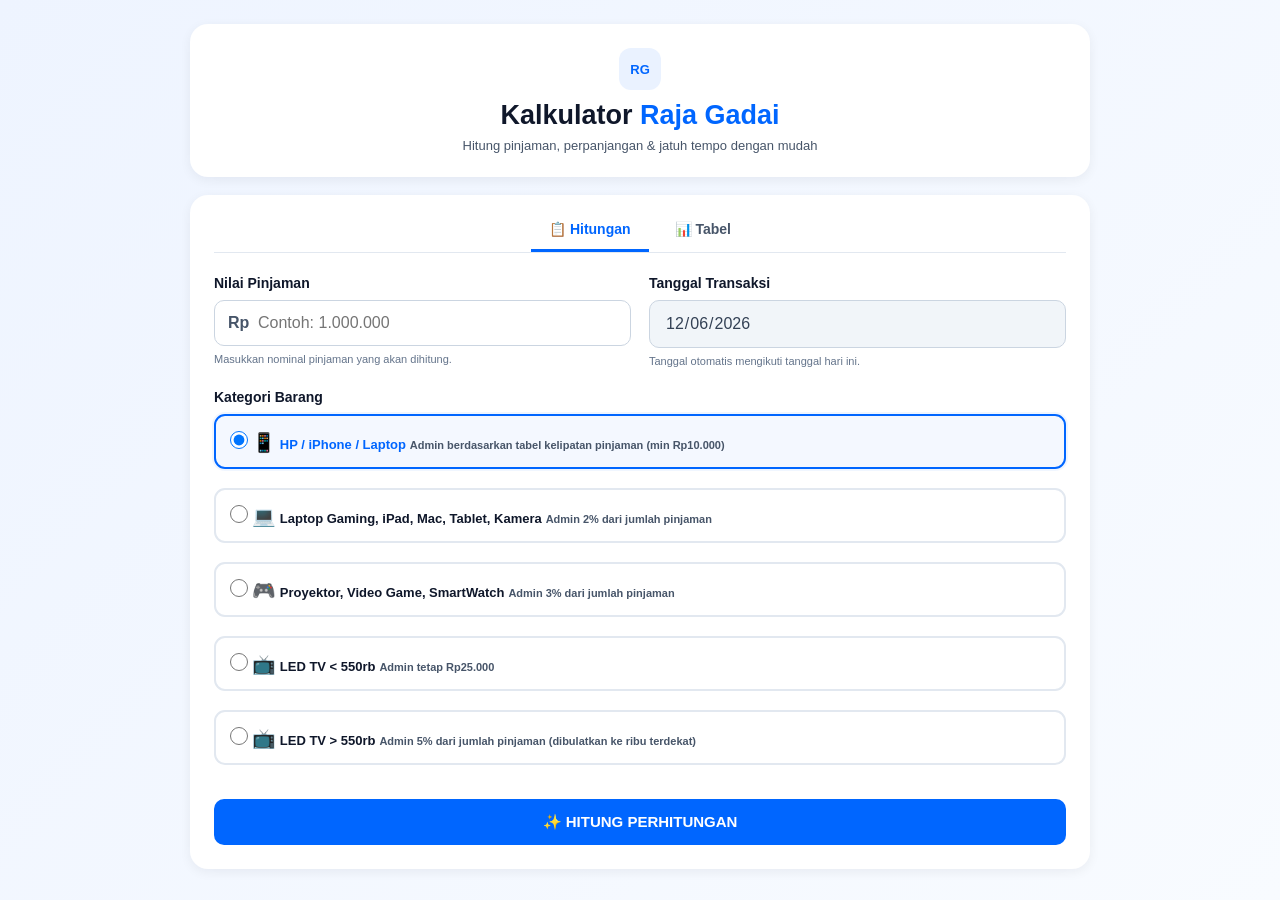
==== index.html @ 2e0b5c0e "mengubah tampilan UI" ====
<!DOCTYPE html>
<html lang="id">
<head>
  <meta charset="UTF-8" />
  <meta name="viewport" content="width=device-width, initial-scale=1.0" />
  <link rel="icon" href="logo.png" type="image/png" />
  <title>Kalkulator || Raja Gadai</title>
  <link rel="stylesheet" href="styles.css" />
</head>
<body>
  <main class="container">
    <section class="card header-card">
      <div class="brand-mark">RG</div>
      <h1>Kalkulator <span class="highlight">Raja Gadai</span></h1>
      <p>Hitung pinjaman, perpanjangan & jatuh tempo dengan mudah</p>
    </section>

    <section class="card calculator-card">
      <div class="tabs">
        <div class="tab-navigation">
          <button class="tab-btn active" data-tab="hitungan"><span>📋</span> Hitungan</button>
          <button class="tab-btn" data-tab="tabel"><span>📊</span> Tabel</button>
        </div>
      </div>

      <div class="tab-content" id="hitungan">
        <form id="gadai-form">
          <div class="form-row">
            <div class="form-group">
              <label for="pinjaman">Nilai Pinjaman</label>
              <div class="input-wrap">
                <span>Rp</span>
                <input type="text" id="pinjaman" class="input-text" placeholder="Contoh: 1.000.000" inputmode="numeric" autocomplete="off" required />
              </div>
              <small>Masukkan nominal pinjaman yang akan dihitung.</small>
            </div>

            <div class="form-group">
              <label for="tanggal">Tanggal Transaksi</label>
              <input type="date" id="tanggal" required disabled />
              <small>Tanggal otomatis mengikuti tanggal hari ini.</small>
            </div>
          </div>

          <div class="form-group">
            <label>Kategori Barang</label>
            <div class="category-grid">
              <label class="category-option">
                <input type="radio" name="kategori" value="hp" checked />
                <span class="icon">📱</span>
                <span class="label-text">HP / iPhone / Laptop</span>
                <span class="desc">Admin berdasarkan tabel kelipatan pinjaman (min Rp10.000)</span>
              </label>
              <label class="category-option">
                <input type="radio" name="kategori" value="laptop" />
                <span class="icon">💻</span>
                <span class="label-text">Laptop Gaming, iPad, Mac, Tablet, Kamera</span>
                <span class="desc">Admin 2% dari jumlah pinjaman</span>
              </label>
              <label class="category-option">
                <input type="radio" name="kategori" value="proyektor" />
                <span class="icon">🎮</span>
                <span class="label-text">Proyektor, Video Game, SmartWatch</span>
                <span class="desc">Admin 3% dari jumlah pinjaman</span>
              </label>
              <label class="category-option">
                <input type="radio" name="kategori" value="tv-kecil" />
                <span class="icon">📺</span>
                <span class="label-text">LED TV &lt; 550rb</span>
                <span class="desc">Admin tetap Rp25.000</span>
              </label>
              <label class="category-option">
                <input type="radio" name="kategori" value="tv-besar" />
                <span class="icon">📺</span>
                <span class="label-text">LED TV &gt; 550rb</span>
                <span class="desc">Admin 5% dari jumlah pinjaman (dibulatkan ke ribu terdekat)</span>
              </label>
            </div>
          </div>

          <button type="submit" class="btn-submit"><span>✨</span> HITUNG PERHITUNGAN</button>
        </form>
      </div>

      <div class="tab-content hidden" id="tabel">
        <div class="tabel-info">
          <h3>Tabel Perhitungan Gadai Baru</h3>
          <p class="table-note">Referensi uang terima bersih berdasarkan nominal pinjaman.</p>
          <div class="table-scroll">
            <table class="admin-table">
              <thead><tr><th>Pinjaman</th><th>Terima Bersih</th></tr></thead>
              <tbody id="tabel-pinjaman"></tbody>
            </table>
          </div>
        </div>
      </div>
    </section>

    <section class="card result-section" id="hasil" style="display: none">
      <div class="result-heading">
        <div>
          <span class="eyebrow">HASIL PERHITUNGAN</span>
          <h2>Informasi Pinjaman Anda</h2>
          <p>Berikut pilihan pembayaran yang dapat dijelaskan kepada nasabah.</p>
        </div>
      </div>

      <div class="loan-summary">
        <div class="loan-main">
          <span class="summary-label">PINJAMAN</span>
          <strong id="nominal-pinjaman">Rp1.000.000</strong>
          <span id="kategori-display">HP / iPhone</span>
        </div>
        <div class="date-summary">
          <div><span class="summary-label">Tanggal Transaksi</span><strong id="tgl-transaksi">-</strong></div>
          <div><span class="summary-label">Jatuh Tempo</span><strong id="tgl-jatuh-tempo">-</strong></div>
        </div>
      </div>

      <div class="main-result">
        <div class="main-result-label"><span>💰</span> Uang yang Diterima</div>
        <strong class="main-result-amount" id="uang-terima">Rp0</strong>
        <p>Nominal yang diterima setelah Tarif, Admin, dan Asuransi.</p>
      </div>

      <details class="cost-details">
        <summary>🔎 Lihat rincian biaya awal</summary>
        <div class="biaya-card compact">
          <div class="biaya-row"><span>Tarif Sewa 0–30 Hari (10%)</span><span id="biaya-tarif">Rp100.000</span></div>
          <div class="biaya-row"><span>Administrasi</span><span id="biaya-admin">Rp10.000</span></div>
          <div class="biaya-row"><span>Asuransi</span><span id="biaya-asuransi">Rp10.000</span></div>
          <div class="biaya-total"><span>Total Tarif di Awal</span><span id="total-potongan">Rp120.000</span></div>
        </div>
      </details>

      <div class="skenario-title-wrap">
        <!-- <span class="eyebrow">PILIHAN NASABAH</span> -->
        <h3>Pilihan Pembayaran</h3>
        <p>CS dapat wajib menjelaskan agar nasabah dapat memahami perhitungan.</p>
      </div>
      <div class="scenario-cards" id="scenario-cards"></div>

      <div class="info-box">
        <h4>💬 Informasi Tambahan</h4>
        <h5>“Kita Buka Setiap Hari, Tanggal Libur dan Tanggal Merah Tetap Buka. dari Jam 08.00 - 21.00”</h5>
      </div>

      <!-- <div class="footer-note">Informasi perhitungan mengikuti ketentuan yang digunakan pada kalkulator ini.</div>
        -->
      <div class="footer-note">
          © 2026 RAJA GADAI. All Rights Reserved.
      </div>
    </section>
  </main>
  <script src="script.js"></script>
</body>
</html>
---- styles.css ----
:root {
  --primary: #0066ff;
  --primary-dark: #0052cc;
  --success: #10b981;
  --warning: #f59e0b;
  --danger: #ef4444;
  --info: #3b82f6;
  --purple: #8b5cf6;
  --gray-50: #f8fafc;
  --gray-100: #f1f5f9;
  --gray-200: #e2e8f0;
  --gray-300: #cbd5e1;
  --gray-500: #64748b;
  --gray-600: #475569;
  --gray-700: #334155;
  --gray-900: #0f172a;
}

* { box-sizing: border-box; }
html, body { margin: 0; padding: 0; }
body {
  font-family: -apple-system, BlinkMacSystemFont, "Segoe UI", Roboto, "Helvetica Neue", Arial, sans-serif;
  background: linear-gradient(135deg, #eef4ff 0%, #f8fbff 100%);
  color: var(--gray-900);
  min-height: 100vh;
  padding: 24px;
}
button, input { font: inherit; }
.container { max-width: 900px; margin: 0 auto; display: grid; gap: 18px; }
.card {
  background: #fff;
  border-radius: 18px;
  padding: 24px;
  box-shadow: 0 3px 12px rgba(15, 23, 42, .06);
}
.header-card { text-align: center; padding: 24px; }
.brand-mark {
  width: 42px; height: 42px; margin: 0 auto 10px;
  display: grid; place-items: center; border-radius: 12px;
  background: #eaf2ff; color: var(--primary); font-weight: 800; font-size: 13px;
}
.header-card h1 { margin: 0; font-size: 27px; font-weight: 800; }
.highlight { color: var(--primary); }
.header-card p { margin: 7px 0 0; color: var(--gray-600); font-size: 13px; }

.calculator-card { padding-top: 14px; }
.tabs { display: flex; justify-content: center; border-bottom: 1px solid var(--gray-200); }
.tab-navigation { display: flex; gap: 8px; }
.tab-btn {
  padding: 12px 18px; background: transparent; border: 0; border-bottom: 3px solid transparent;
  cursor: pointer; color: var(--gray-600); font-size: 14px; font-weight: 700; transition: .2s;
}
.tab-btn:hover { color: var(--gray-900); }
.tab-btn.active { color: var(--primary); border-bottom-color: var(--primary); }
.tab-content { opacity: 1; transition: opacity .2s; padding-top: 22px; }
.tab-content.hidden { display: none; opacity: 0; }

.form-row { display: grid; grid-template-columns: 1fr 1fr; gap: 18px; }
.form-group { margin-bottom: 22px; }
.form-group label { display: block; font-weight: 750; margin-bottom: 9px; font-size: 14px; }
.form-group input[type="text"], .form-group input[type="date"] {
  width: 100%; padding: 13px 15px; border: 1px solid var(--gray-300); border-radius: 10px;
  font-size: 16px; color: var(--gray-900); background: #fff; outline: none;
}
.form-group input:focus { border-color: var(--primary); box-shadow: 0 0 0 3px rgba(0,102,255,.10); }
.form-group input:disabled { background: var(--gray-100); color: var(--gray-700); }
.input-wrap { position: relative; }
.input-wrap > span { position: absolute; left: 14px; top: 50%; transform: translateY(-50%); font-weight: 700; color: var(--gray-600); z-index: 1; }
.input-wrap input { padding-left: 43px !important; }
.form-group small { display: block; color: var(--gray-500); font-size: 11px; margin-top: 7px; }

.category-grid { display: grid; grid-template-columns: 1fr; gap: 10px; }
.category-option {
  display: grid; grid-template-columns: 24px 30px 1fr; grid-template-rows: auto auto;
  column-gap: 8px; padding: 13px 14px; border: 2px solid var(--gray-200); border-radius: 11px;
  cursor: pointer; transition: .2s; background: #fff;
}
.category-option input { width: 18px; height: 18px; cursor: pointer; grid-row: 1 / 3; margin: 2px 0 0; }
.category-option .icon { grid-column: 2; grid-row: 1 / 3; font-size: 19px; }
.category-option .label-text { grid-column: 3; font-weight: 700; color: var(--gray-900); font-size: 13px; }
.category-option .desc { grid-column: 3; font-size: 11px; color: var(--gray-600); line-height: 1.4; margin-top: 3px; }
.category-option:has(input:checked) { border-color: var(--primary); background: rgba(0,102,255,.045); box-shadow: 0 0 0 2px rgba(0,102,255,.06); }
.category-option:has(input:checked) .label-text { color: var(--primary); }

.btn-submit {
  width: 100%; padding: 14px; background: var(--primary); color: #fff; border: 0; border-radius: 10px;
  font-weight: 800; font-size: 15px; cursor: pointer; transition: .2s; margin-top: 3px;
}
.btn-submit:hover { background: var(--primary-dark); transform: translateY(-1px); }

.tabel-info { padding: 4px 0; }
.tabel-info h3 { margin: 0; font-size: 17px; }
.table-note { color: var(--gray-500); font-size: 12px; margin: 5px 0 12px; }
.table-scroll { overflow-x: auto; }
.admin-table { width: 100%; border-collapse: collapse; }
.admin-table th, .admin-table td { padding: 11px 12px; text-align: left; border-bottom: 1px solid var(--gray-200); }
.admin-table th { background: var(--gray-50); font-weight: 750; font-size: 13px; }
.admin-table td { font-size: 13px; }

.result-section { display: none; }
.result-heading { margin-bottom: 16px; }
.eyebrow { display: block; font-size: 10px; font-weight: 800; letter-spacing: .08em; color: var(--primary); margin-bottom: 4px; }
.result-heading h2 { margin: 0; font-size: 21px; }
.result-heading p { margin: 5px 0 0; font-size: 12px; color: var(--gray-500); }

.loan-summary {
  display: grid; grid-template-columns: 1fr 1.2fr; gap: 18px; padding: 18px; background: var(--gray-50);
  border: 1px solid var(--gray-200); border-radius: 14px; margin-bottom: 14px;
}
.loan-main { display: flex; flex-direction: column; justify-content: center; }
.summary-label { display: block; font-size: 10px; color: var(--gray-500); font-weight: 800; letter-spacing: .05em; margin-bottom: 4px; }
.loan-main strong { font-size: 26px; color: var(--primary); }
.loan-main > span:last-child { color: var(--gray-600); font-size: 12px; margin-top: 3px; }
.date-summary { display: grid; grid-template-columns: 1fr 1fr; gap: 14px; }
.date-summary > div { display: flex; flex-direction: column; justify-content: center; gap: 2px; }
.date-summary strong { font-size: 12px; line-height: 1.4; }

.main-result {
  padding: 20px; border-radius: 14px; border: 1px solid rgba(16,185,129,.25); background: rgba(16,185,129,.07);
  margin-bottom: 14px;
}
.main-result-label { display: flex; align-items: center; gap: 7px; font-size: 14px; font-weight: 800; color: var(--gray-700); }
.main-result-amount { display: block; margin-top: 4px; font-size: 31px; line-height: 1.2; color: var(--success); }
.main-result p { margin: 5px 0 0; font-size: 11px; color: var(--gray-600); }

.cost-details { margin-bottom: 20px; border: 1px solid var(--gray-200); border-radius: 12px; overflow: hidden; background: #fff; }
.cost-details summary { padding: 12px 15px; cursor: pointer; font-size: 12px; font-weight: 700; color: var(--gray-700); background: var(--gray-50); }
.biaya-card { padding: 8px 15px 12px; background: #fff; }
.biaya-row { display: flex; justify-content: space-between; gap: 12px; padding: 8px 0; font-size: 12px; color: var(--gray-700); }
.biaya-total { display: flex; justify-content: space-between; gap: 12px; padding: 10px 0 2px; margin-top: 3px; border-top: 1px solid var(--gray-200); font-weight: 800; font-size: 13px; }

.skenario-title-wrap { margin: 2px 0 12px; }
.skenario-title-wrap h3 { margin: 0; font-size: 17px; }
.skenario-title-wrap p { margin: 4px 0 0; color: var(--gray-500); font-size: 11px; }
.scenario-cards { display: grid; gap: 11px; }
.scenario-card {
  position: relative; padding: 17px 18px; border-radius: 12px; display: flex; justify-content: space-between; align-items: center;
  gap: 14px; border: 1px solid transparent; box-shadow: 0 1px 3px rgba(15,23,42,.035);
}
.scenario-card.terima { border-left: 5px solid var(--success); background: rgba(16,185,129,.07); }
.scenario-card.diskon { border-left: 5px solid var(--info); background: rgba(59,130,246,.075); }
.scenario-card.perpanjang { border-left: 5px solid var(--warning); background: rgba(245,158,11,.075); }
.scenario-card.lewat { border-left: 5px solid var(--danger); background: rgba(239,68,68,.07); }
.scenario-card.pengganti { border-left: 5px solid var(--purple); background: rgba(139,92,246,.07); }
.scenario-left { min-width: 0; }
.scenario-card h4 { margin: 0 0 4px; font-size: 14px; font-weight: 800; }
.scenario-card p { margin: 0; font-size: 11px; color: var(--gray-600); line-height: 1.45; }
.scenario-date { margin-top: 4px; font-size: 10px; font-weight: 700; color: var(--gray-500); }
.scenario-right { text-align: right; flex-shrink: 0; }
.scenario-right .nominal { font-size: 18px; font-weight: 850; white-space: nowrap; color: var(--gray-900); }
.scenario-right .label { display: block; font-size: 9px; color: var(--gray-500); margin-bottom: 2px; }
.recommended { position: absolute; top: -9px; right: 14px; padding: 3px 8px; border-radius: 20px; background: var(--primary); color: #fff; font-size: 9px; font-weight: 800; }

.info-box { margin-top: 17px; padding: 14px 16px; border-radius: 11px; background: var(--gray-50); border: 1px solid var(--gray-200); }
.info-box strong { font-size: 12px; }
.info-box p { margin: 5px 0 0; font-size: 11px; line-height: 1.5; color: var(--gray-600); }
.footer-note { text-align: center; margin-top: 14px; font-size: 10px; color: var(--gray-500); }

@media (max-width: 700px) {
  body { padding: 12px; }
  .card { padding: 18px; border-radius: 15px; }
  .header-card h1 { font-size: 22px; }
  .form-row, .loan-summary { grid-template-columns: 1fr; }
  .date-summary { grid-template-columns: 1fr 1fr; }
  .loan-main strong { font-size: 24px; }
  .main-result-amount { font-size: 28px; }
}

@media (max-width: 430px) {
  .scenario-card { align-items: flex-start; }
  .scenario-right .nominal { font-size: 15px; }
  .scenario-card h4 { font-size: 13px; }
  .scenario-card p { font-size: 10.5px; }
  .date-summary { gap: 9px; }
  .date-summary strong { font-size: 11px; }
  .recommended { right: 9px; }
}
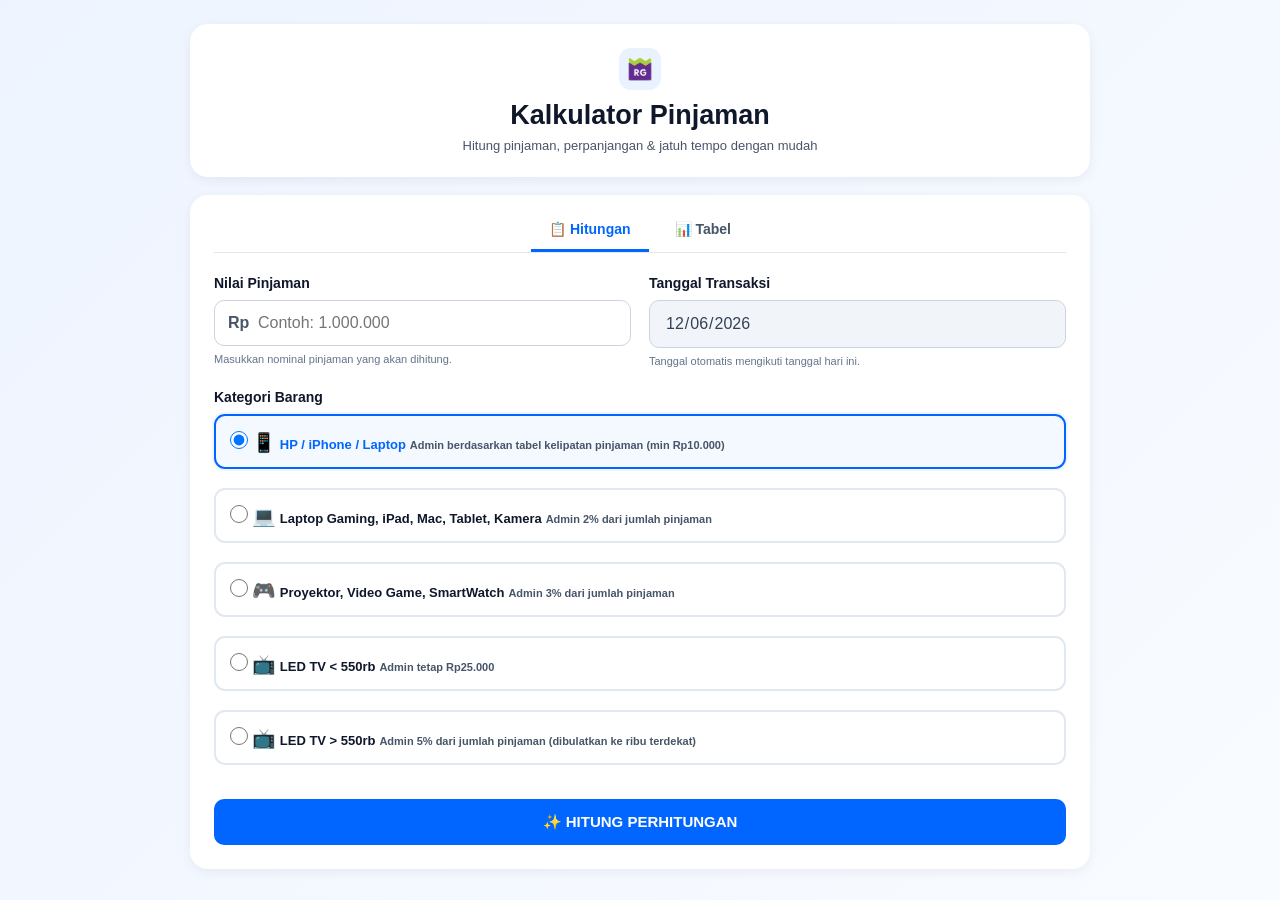
==== commit b96b4a39: "merubah logo dan style" ====
--- a/index.html
+++ b/index.html
@@ -10,8 +10,11 @@
 <body>
   <main class="container">
     <section class="card header-card">
-      <div class="brand-mark">RG</div>
-      <h1>Kalkulator <span class="highlight">Raja Gadai</span></h1>
+      <!-- <div class="brand-mark">RG</div> -->
+       <div class="brand-mark">
+          <img src="logo.png" alt="Raja Gadai">
+      </div>
+      <h1>Kalkulator Pinjaman</h1>
       <p>Hitung pinjaman, perpanjangan & jatuh tempo dengan mudah</p>
     </section>
 
--- a/styles.css
+++ b/styles.css
@@ -35,10 +35,33 @@
   box-shadow: 0 3px 12px rgba(15, 23, 42, .06);
 }
 .header-card { text-align: center; padding: 24px; }
+/* .brand-mark {
+  width: 42px; height: 42px; margin: 0 auto 10px;
+  align-items: center;
+  justify-content: center;
+  display: ; place-items: center; border-radius: 12px;
+  background: #eaf2ff; color: var(--primary); font-weight: 800; font-size: 13px;
+} */
+
+
 .brand-mark {
-  width: 42px; height: 42px; margin: 0 auto 10px;
-  display: grid; place-items: center; border-radius: 12px;
-  background: #eaf2ff; color: var(--primary); font-weight: 800; font-size: 13px;
+  width: 42px;
+  height: 42px;
+  margin: 0 auto 10px;
+
+  display: flex;
+  align-items: center;
+  justify-content: center;
+
+  border-radius: 12px;
+  background: #eaf2ff;
+}
+
+.brand-mark img {
+  width: 100%;
+  height: 100%;
+  object-fit: contain;
+  border-radius: 10px;
 }
 .header-card h1 { margin: 0; font-size: 27px; font-weight: 800; }
 .highlight { color: var(--primary); }
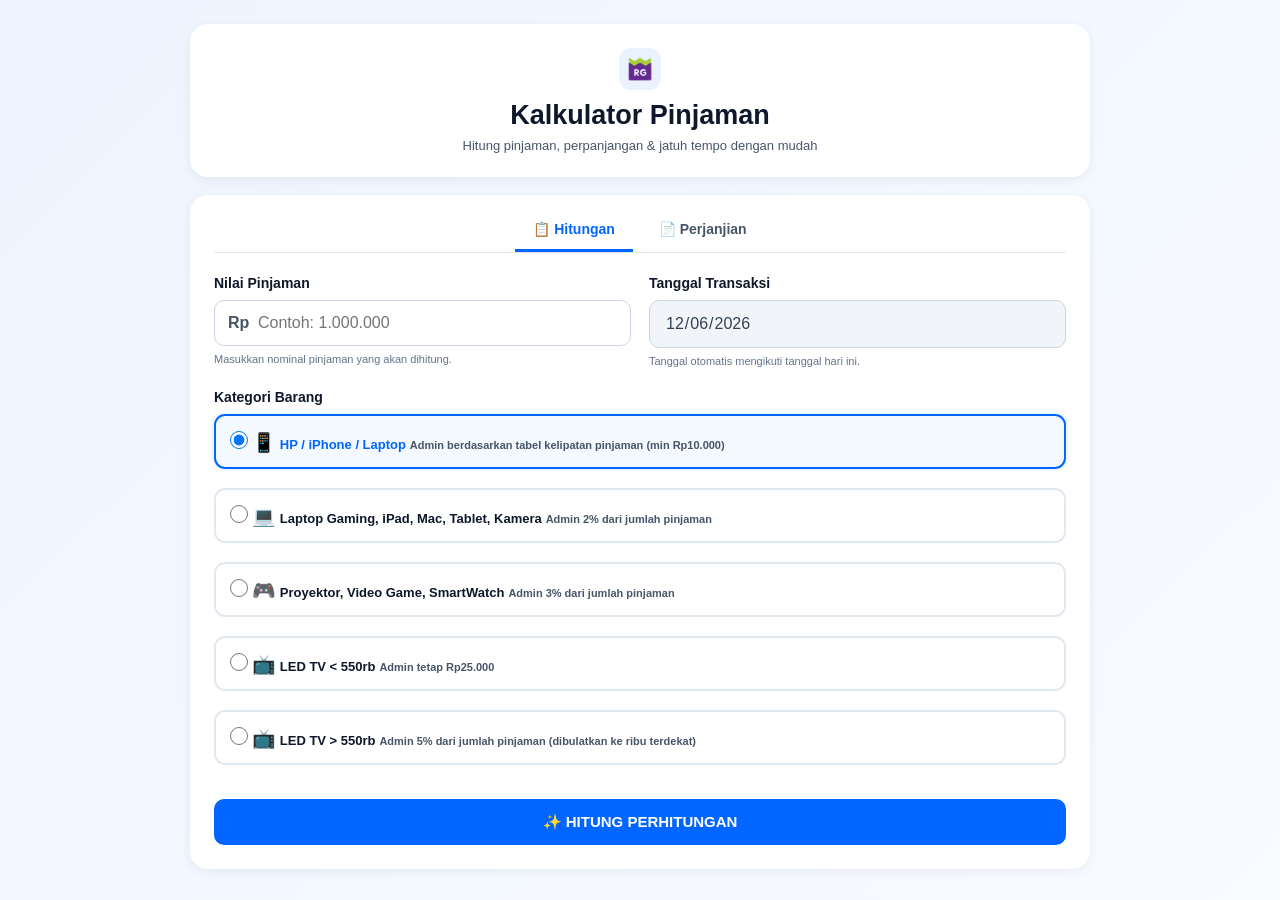
==== commit cdf79f91: "menambahkan menu perjanjian" ====
--- a/index.html
+++ b/index.html
@@ -22,7 +22,8 @@
       <div class="tabs">
         <div class="tab-navigation">
           <button class="tab-btn active" data-tab="hitungan"><span>📋</span> Hitungan</button>
-          <button class="tab-btn" data-tab="tabel"><span>📊</span> Tabel</button>
+          <!-- <button class="tab-btn" data-tab="tabel"><span>📊</span> Tabel</button> -->
+          <button class="tab-btn" data-tab="perjanjian"><span>📄</span> Perjanjian </button>
         </div>
       </div>
 
@@ -85,6 +86,222 @@
         </form>
       </div>
 
+      <div class="tab-content hidden" id="perjanjian">
+
+        <div class="perjanjian-info">
+
+          <div class="perjanjian-header">
+            <!-- <span class="perjanjian-icon">📄</span> -->
+              <!-- <div>
+                <h3>Perjanjian Gadai</h3>
+                <p>
+                  Perjanjian antara <b>PT Lautan Wirani Gadai</b> dan Nasabah
+                  sebagaimana tercantum dalam Surat Bukti Gadai (SBG).
+                </p>
+              </div> -->
+          </div>
+
+          <div class="perjanjian-document"> 
+
+                <h2>PERJANJIAN GADAI</h2>
+
+                <p>
+                  Kami yang bertandatangan pada Surat Bukti Gadai (SBG) ini,
+                  <b>PT Lautan Wirani Gadai</b> (Penerima Gadai) dan Nasabah
+                  (Pemilik barang jaminan atau kuasa dari pemilik barang jaminan),
+                  sepakat membuat perjanjian sebagai berikut:
+                </p>
+
+                <ol>
+
+                  <li>
+                    <strong>Nasabah menerima dan setuju</strong> terhadap uraian dan
+                    taksiran barang jaminan, penetapan uang pinjaman (termasuk jika
+                    Nasabah meminta nilai yang lebih rendah dari batas minimal rasio
+                    yang diatur OJK), tarif sewa modal, biaya administrasi penyelesaian,
+                    serta biaya lainnya yang timbul, sebagaimana yang dimaksud dalam
+                    Surat Bukti Gadai (SBG) atau bukti transaksi (struk atau dokumen
+                    elektronik) yang berlaku sebagai tanda bukti yang sah penerimaan
+                    uang pinjaman dan uang kelebihan.
+                  </li>
+
+                  <li class="point-highlight">
+                    <b>Nasabah menjamin bahwa barang yang diserahkan sebagai barang
+                    jaminan merupakan milik Nasabah dan/atau milik Pemberi Kuasa,
+                    sebagaimana dimuat dalam Pasal 1977 KUHPerdata, dan menjamin bahwa
+                    bukan berasal dari tindak kejahatan, tidak dalam objek sengketa,
+                    dan/atau sita jaminan. Maka dari itu membebaskan PT Wijaya Raya
+                    Gadai dari segala tuntutan hukum apa pun, dari pihak mana pun,
+                    terkait dengan kepemilikan barang jaminan.</b>
+                  </li>
+
+                  <li>
+                    Nasabah menyatakan telah berutang kepada <b>PT Lautan Wirani Gadai</b> dan
+                    dalam jangka waktu 30 hari sejak tanggal transaksi (sesuai pada
+                    halaman depan SBG) berkewajiban untuk membayar uang pinjaman
+                    ditambah sewa modal beserta biaya administrasi penyelesaian dan
+                    denda (apabila ada) saat pelunasan, atau membayar sewa modal beserta
+                    biaya administrasi dan denda (apabila ada) pada saat perpanjangan.
+                  </li>
+
+                  <li class="point-highlight">
+                    <b><b>PT Lautan Wirani Gadai</b> akan memberikan ganti kerugian apabila barang
+                    jaminan yang berada dalam penguasaan <b>PT Lautan Wirani Gadai</b> mengalami
+                    kerusakan akibat bencana alam (force majeure), pencurian,
+                    perampokan, kerusuhan, dan/atau kejadian lain di luar kekuasaan
+                    <b>PT Lautan Wirani Gadai</b>. Nasabah bersedia menerima penggantian berupa
+                    barang sejenis atau dalam kondisi bekas terpakai atau dapat memilih
+                    penggantian berupa uang tunai sebesar nilai taksiran yang disepakati,
+                    setelah Nasabah membayar semua kewajiban sesuai perjanjian ini
+                    kepada <b>PT Lautan Wirani Gadai</b>.</b>
+                  </li>
+
+                  <li class="point-highlight">
+                    <b>Barang jaminan akan disegel dan tidak digunakan selama berada dalam
+                    penguasaan <b>PT Lautan Wirani Gadai</b>. Nasabah wajib mencadangkan
+                    (backup) seluruh data sebelum menyerahkan barang jaminan, sehingga
+                    risiko atas data, sistem, atau aplikasi pada barang jaminan menjadi
+                    tanggung jawab Nasabah, sepanjang tidak terbukti timbul akibat
+                    kelalaian <b>PT Lautan Wirani Gadai</b>.</b>
+                  </li>
+
+                  <li>
+                    Jika terjadi penurunan taksiran barang jaminan pada saat
+                    perpanjangan, maka Nasabah bersedia mengangsur uang pinjaman atau
+                    menambah barang jaminan agar sesuai dengan nilai taksiran yang baru.
+                  </li>
+
+                  <li>
+                    Jika ada kelebihan atas hasil penjualan atau lelang barang jaminan
+                    setelah dikurangi uang pinjaman, sewa modal dan denda yang
+                    terhutang, biaya administrasi penyelesaian, biaya penyelamatan
+                    barang, biaya pemberitahuan uang kelebihan, dan biaya-biaya lainnya,
+                    maka akan menjadi hak Nasabah. <b>PT Lautan Wirani Gadai</b> akan
+                    memberitahukan nominal kelebihan melalui papan pengumuman pada
+                    Kantor Cabang tempat Nasabah melakukan gadai, atau melalui media
+                    lainnya seperti WhatsApp, email, atau SMS ke nomor Nasabah.
+                  </li>
+
+                  <li>
+                    Kelebihan atas hasil penjualan atau lelang dapat diambil dalam
+                    jangka waktu paling lambat 1 (satu) tahun sejak disampaikannya
+                    pemberitahuan pertama kali kepada Nasabah, dan dapat diambil oleh
+                    Nasabah dengan membawa SBG asli. Jika sudah lebih dari jangka waktu
+                    tersebut, maka Nasabah menyatakan setuju bahwa kelebihan tersebut
+                    akan digunakan untuk kepentingan sosial dan/atau lingkungan yang
+                    pelaksanaannya akan diatur oleh <b>PT Lautan Wirani Gadai</b> .
+                  </li>
+
+                  <li>
+                    Nasabah wajib menyimpan dan menjaga SBG asli dengan baik. Jika
+                    terjadi kerusakan yang menyebabkan SBG tidak dapat terbaca atau
+                    jika SBG hilang, maka Nasabah wajib segera melapor ke kantor cabang
+                    tempat diterbitkannya SBG terkait.
+                  </li>
+
+                  <li class="point-highlight">
+                    <b>Nasabah dapat datang sendiri untuk melakukan perpanjangan gadai
+                    atau mengangsur uang pinjaman atau pelunasan atau menerima barang
+                    jaminan, dan/atau dapat dengan memberikan kuasa kepada orang lain.
+                    Khusus untuk pelunasan atau menerima barang jaminan harus dengan
+                    mengisi dan menandatangani bagian "Pemberian Kuasa Pelunasan/
+                    Menerima Barang Jaminan", membawa SBG asli, serta melampirkan
+                    fotokopi KTP/SIM/Paspor Nasabah dan penerima kuasa, serta
+                    menunjukkan KTP/SIM/Paspor asli penerima kuasa.</b>
+                  </li>
+
+                  <li>
+                    Apabila Nasabah lalai dalam perjanjian atau wanprestasi, yaitu
+                    hingga tanggal jatuh tempo Nasabah masih belum memenuhi
+                    kewajibannya dan tidak melakukan perpanjangan gadai, maka Nasabah
+                    sepakat untuk memberikan kuasa kepada <b>PT Lautan Wirani Gadai</b> untuk
+                    menjual atau melelang barang jaminan dan/atau memberikan kuasa
+                    kepada <b>PT Lautan Wirani Gadai</b> untuk menunjuk pihak ketiga yang akan
+                    menggantikan Nasabah dalam melakukan pelunasan atau untuk menunjuk
+                    pihak ketiga yang akan mengambil alih dan memenuhi kewajiban
+                    Nasabah kepada <b>PT Lautan Wirani Gadai</b>, yang akan dilakukan dalam
+                    jangka waktu paling lambat 20 hari sejak tanggal jatuh tempo.
+                    Dengan menyetujui dan menandatangani "Pemberian Kuasa Guna
+                    Pemenuhan Kewajiban", maka <b>PT Lautan Wirani Gadai</b>, Nasabah, dan
+                    pihak ketiga sepakat bahwa segala risiko yang timbul dari barang
+                    jaminan menjadi tanggung jawab Nasabah dan pihak terkait, dan akan
+                    ditangani sesuai ketentuan perjanjian.
+                  </li>
+
+                  <li>
+                    Apabila Nasabah meninggal dunia dan masih terdapat hak dan
+                    kewajiban antara Nasabah dengan <b>PT Lautan Wirani Gadai</b>, maka
+                    kewajiban Nasabah akan disesuaikan mengikuti ketentuan dari
+                    <b>PT Lautan Wirani Gadai</b>, dan setelah kewajiban Nasabah tuntas,
+                    maka ahli waris dapat mengambil barang jaminan dengan melampirkan
+                    fotokopi KTP/SIM/Paspor milik Nasabah dan Surat Keterangan
+                    Kematian.
+                  </li>
+
+                  <li>
+                    Nasabah menyatakan setuju untuk mengikuti seluruh peraturan terkait
+                    dengan gadai yang berlaku di <b>PT Lautan Wirani Gadai</b>. <b>PT Lautan Wirani Gadai</b> 
+                    berhak untuk menambah dan/atau mengubah segala peraturan
+                    terkait dengan gadai, dan wajib memberitahukannya kepada Nasabah.
+                  </li>
+
+                  <li>
+                    Setiap perselisihan, perbedaan pendapat atau sengketa yang timbul
+                    dari atau terkait dengan perjanjian ini diselesaikan terlebih dahulu
+                    secara musyawarah untuk mufakat. Apabila tidak tercapai kesepakatan,
+                    para pihak sepakat menyelesaikannya melalui Lembaga Alternatif
+                    Penyelesaian Sengketa Sektor Jasa Keuangan (LAPS SJK) sesuai
+                    ketentuan Otoritas Jasa Keuangan dan Peraturan Perundang-Undangan
+                    yang berlaku, serta tunduk pada seluruh ketentuan dan putusan
+                    LAPS SJK yang bersifat mengikat.
+                  </li>
+
+                  <li>
+                    Nasabah berhak menyampaikan pengaduan terkait layanan dan transaksi
+                    gadai melalui Customer Care <strong>[085-188-188-688]</strong>,
+                    surat elektronik ke <strong>customercare@rajagadai.id</strong>,
+                    atau secara langsung ke Kantor Cabang <b>PT Lautan Wirani Gadai</b>.
+                    Pengaduan terkait transaksi gadai wajib disertai nomor SBG dan
+                    identitas diri yang sah, serta akan ditangani sesuai ketentuan
+                    perlindungan konsumen yang berlaku.
+                  </li>
+
+                  <li>
+                    Nasabah dengan ini menyetujui untuk mengesampingkan berlakunya
+                    Pasal 1266 dan Pasal 1267 Kitab Undang-Undang Hukum Perdata
+                    sepanjang mengenai perlunya penetapan atau putusan pengadilan
+                    untuk mengakhiri perjanjian ini. Dengan demikian, apabila terjadi
+                    wanprestasi atau peristiwa kelalaian sebagaimana diatur dalam
+                    perjanjian ini, <b>PT Lautan Wirani Gadai</b> berhak mengakhiri perjanjian
+                    serta melaksanakan eksekusi atas barang jaminan sesuai ketentuan
+                    perjanjian dan Peraturan Perundang-Undangan yang berlaku tanpa
+                    memerlukan penetapan terlebih dahulu dari Lembaga Peradilan, dan
+                    Nasabah menyatakan memahami serta menyetujui bahwa tindakan
+                    tersebut sah dan mengikat secara hukum.
+                  </li>
+
+                </ol>
+
+                <div class="perjanjian-closing">
+                  <strong>
+                    Demikianlah perjanjian ini dibuat dengan sadar, tanpa paksaan,
+                    dan berlaku mengikat sejak Surat Bukti Gadai ditandatangani
+                    oleh PARA PIHAK.
+                  </strong>
+                </div>
+
+                <div class="info-box">
+                  <h4>📢 Informasi Tambahan</h4>
+                  <h5>“Kita Buka Setiap Hari, Tanggal Libur dan Tanggal Merah Tetap Buka. dari Jam 08.00 - 21.00”</h5>
+                </div>
+
+              </div>
+
+            </div>
+
+          </div>
+
+
       <div class="tab-content hidden" id="tabel">
         <div class="tabel-info">
           <h3>Tabel Perhitungan Gadai Baru</h3>
@@ -127,7 +344,7 @@
       </div>
 
       <details class="cost-details">
-        <summary>🔎 Lihat rincian biaya awal</summary>
+        <summary>🔎 Lihat Rincian Biaya Awal</summary>
         <div class="biaya-card compact">
           <div class="biaya-row"><span>Tarif Sewa 0–30 Hari (10%)</span><span id="biaya-tarif">Rp100.000</span></div>
           <div class="biaya-row"><span>Administrasi</span><span id="biaya-admin">Rp10.000</span></div>
@@ -143,13 +360,6 @@
       </div>
       <div class="scenario-cards" id="scenario-cards"></div>
 
-      <div class="info-box">
-        <h4>💬 Informasi Tambahan</h4>
-        <h5>“Kita Buka Setiap Hari, Tanggal Libur dan Tanggal Merah Tetap Buka. dari Jam 08.00 - 21.00”</h5>
-      </div>
-
-      <!-- <div class="footer-note">Informasi perhitungan mengikuti ketentuan yang digunakan pada kalkulator ini.</div>
-        -->
       <div class="footer-note">
           © 2026 RAJA GADAI. All Rights Reserved.
       </div>
--- a/styles.css
+++ b/styles.css
@@ -1,4 +1,3 @@
-
 :root {
   --primary: #0066ff;
   --primary-dark: #0052cc;
@@ -180,6 +179,20 @@
 .info-box p { margin: 5px 0 0; font-size: 11px; line-height: 1.5; color: var(--gray-600); }
 .footer-note { text-align: center; margin-top: 14px; font-size: 10px; color: var(--gray-500); }
 
+.perjanjian-document li.point-highlight::marker {
+  font-weight: 800;
+  color: var(--primary);
+}
+
+.perjanjian-document li.point-highlight {
+  position: relative;
+  padding: 12px 12px 12px 14px;
+  margin-left: -8px;
+  border: 2px solid var(--primary);
+  border-radius: 12px;
+  background: rgba(0, 102, 255, 0.04);
+}
+
 @media (max-width: 700px) {
   body { padding: 12px; }
   .card { padding: 18px; border-radius: 15px; }
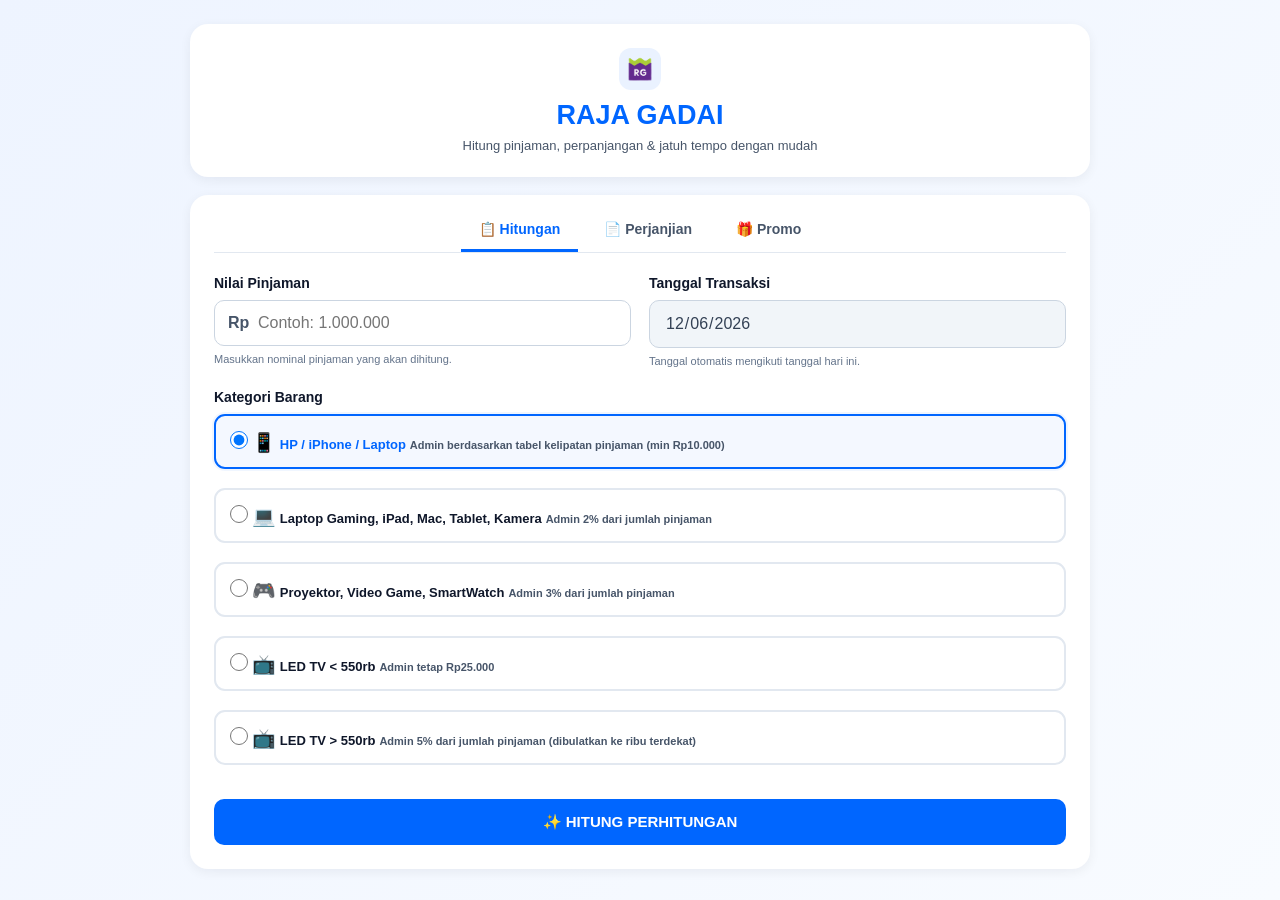
==== commit 86bb8aac: "menambahkan promo dan memisahkan menu" ====
--- a/index.html
+++ b/index.html
@@ -14,16 +14,32 @@
        <div class="brand-mark">
           <img src="logo.png" alt="Raja Gadai">
       </div>
-      <h1>Kalkulator Pinjaman</h1>
+      <h1>
+        <span class="highlight">RAJA GADAI</span>
+      </h1>
       <p>Hitung pinjaman, perpanjangan & jatuh tempo dengan mudah</p>
     </section>
 
     <section class="card calculator-card">
       <div class="tabs">
+        <!-- <div class="tab-navigation">
+          <button class="tab-btn active" data-tab="hitungan"><span>📋</span> Hitungan</button>
+          <button class="tab-btn" data-tab="perjanjian"><span>📄</span> Perjanjian </button>
+          <button class="tab-btn" data-tab="promo"><span>🎁</span> Promo</button>
+        </div> -->
         <div class="tab-navigation">
-          <button class="tab-btn active" data-tab="hitungan"><span>📋</span> Hitungan</button>
-          <!-- <button class="tab-btn" data-tab="tabel"><span>📊</span> Tabel</button> -->
-          <button class="tab-btn" data-tab="perjanjian"><span>📄</span> Perjanjian </button>
+          <button class="tab-btn active" data-page="index.html">
+            <span>📋</span>
+            Hitungan
+          </button>
+          <button class="tab-btn" onclick="window.location.href='perjanjian.html'">
+            <span>📄</span>
+            Perjanjian
+          </button>
+          <button class="tab-btn" onclick="window.location.href='promo.html'">
+            <span>🎁</span>
+            Promo
+          </button>
         </div>
       </div>
 
@@ -84,236 +100,7 @@
 
           <button type="submit" class="btn-submit"><span>✨</span> HITUNG PERHITUNGAN</button>
         </form>
-      </div>
-
-      <div class="tab-content hidden" id="perjanjian">
-
-        <div class="perjanjian-info">
-
-          <div class="perjanjian-header">
-            <!-- <span class="perjanjian-icon">📄</span> -->
-              <!-- <div>
-                <h3>Perjanjian Gadai</h3>
-                <p>
-                  Perjanjian antara <b>PT Lautan Wirani Gadai</b> dan Nasabah
-                  sebagaimana tercantum dalam Surat Bukti Gadai (SBG).
-                </p>
-              </div> -->
-          </div>
-
-          <div class="perjanjian-document"> 
-
-                <h2>PERJANJIAN GADAI</h2>
-
-                <p>
-                  Kami yang bertandatangan pada Surat Bukti Gadai (SBG) ini,
-                  <b>PT Lautan Wirani Gadai</b> (Penerima Gadai) dan Nasabah
-                  (Pemilik barang jaminan atau kuasa dari pemilik barang jaminan),
-                  sepakat membuat perjanjian sebagai berikut:
-                </p>
-
-                <ol>
-
-                  <li>
-                    <strong>Nasabah menerima dan setuju</strong> terhadap uraian dan
-                    taksiran barang jaminan, penetapan uang pinjaman (termasuk jika
-                    Nasabah meminta nilai yang lebih rendah dari batas minimal rasio
-                    yang diatur OJK), tarif sewa modal, biaya administrasi penyelesaian,
-                    serta biaya lainnya yang timbul, sebagaimana yang dimaksud dalam
-                    Surat Bukti Gadai (SBG) atau bukti transaksi (struk atau dokumen
-                    elektronik) yang berlaku sebagai tanda bukti yang sah penerimaan
-                    uang pinjaman dan uang kelebihan.
-                  </li>
-
-                  <li class="point-highlight">
-                    <b>Nasabah menjamin bahwa barang yang diserahkan sebagai barang
-                    jaminan merupakan milik Nasabah dan/atau milik Pemberi Kuasa,
-                    sebagaimana dimuat dalam Pasal 1977 KUHPerdata, dan menjamin bahwa
-                    bukan berasal dari tindak kejahatan, tidak dalam objek sengketa,
-                    dan/atau sita jaminan. Maka dari itu membebaskan PT Wijaya Raya
-                    Gadai dari segala tuntutan hukum apa pun, dari pihak mana pun,
-                    terkait dengan kepemilikan barang jaminan.</b>
-                  </li>
-
-                  <li>
-                    Nasabah menyatakan telah berutang kepada <b>PT Lautan Wirani Gadai</b> dan
-                    dalam jangka waktu 30 hari sejak tanggal transaksi (sesuai pada
-                    halaman depan SBG) berkewajiban untuk membayar uang pinjaman
-                    ditambah sewa modal beserta biaya administrasi penyelesaian dan
-                    denda (apabila ada) saat pelunasan, atau membayar sewa modal beserta
-                    biaya administrasi dan denda (apabila ada) pada saat perpanjangan.
-                  </li>
-
-                  <li class="point-highlight">
-                    <b><b>PT Lautan Wirani Gadai</b> akan memberikan ganti kerugian apabila barang
-                    jaminan yang berada dalam penguasaan <b>PT Lautan Wirani Gadai</b> mengalami
-                    kerusakan akibat bencana alam (force majeure), pencurian,
-                    perampokan, kerusuhan, dan/atau kejadian lain di luar kekuasaan
-                    <b>PT Lautan Wirani Gadai</b>. Nasabah bersedia menerima penggantian berupa
-                    barang sejenis atau dalam kondisi bekas terpakai atau dapat memilih
-                    penggantian berupa uang tunai sebesar nilai taksiran yang disepakati,
-                    setelah Nasabah membayar semua kewajiban sesuai perjanjian ini
-                    kepada <b>PT Lautan Wirani Gadai</b>.</b>
-                  </li>
-
-                  <li class="point-highlight">
-                    <b>Barang jaminan akan disegel dan tidak digunakan selama berada dalam
-                    penguasaan <b>PT Lautan Wirani Gadai</b>. Nasabah wajib mencadangkan
-                    (backup) seluruh data sebelum menyerahkan barang jaminan, sehingga
-                    risiko atas data, sistem, atau aplikasi pada barang jaminan menjadi
-                    tanggung jawab Nasabah, sepanjang tidak terbukti timbul akibat
-                    kelalaian <b>PT Lautan Wirani Gadai</b>.</b>
-                  </li>
-
-                  <li>
-                    Jika terjadi penurunan taksiran barang jaminan pada saat
-                    perpanjangan, maka Nasabah bersedia mengangsur uang pinjaman atau
-                    menambah barang jaminan agar sesuai dengan nilai taksiran yang baru.
-                  </li>
-
-                  <li>
-                    Jika ada kelebihan atas hasil penjualan atau lelang barang jaminan
-                    setelah dikurangi uang pinjaman, sewa modal dan denda yang
-                    terhutang, biaya administrasi penyelesaian, biaya penyelamatan
-                    barang, biaya pemberitahuan uang kelebihan, dan biaya-biaya lainnya,
-                    maka akan menjadi hak Nasabah. <b>PT Lautan Wirani Gadai</b> akan
-                    memberitahukan nominal kelebihan melalui papan pengumuman pada
-                    Kantor Cabang tempat Nasabah melakukan gadai, atau melalui media
-                    lainnya seperti WhatsApp, email, atau SMS ke nomor Nasabah.
-                  </li>
-
-                  <li>
-                    Kelebihan atas hasil penjualan atau lelang dapat diambil dalam
-                    jangka waktu paling lambat 1 (satu) tahun sejak disampaikannya
-                    pemberitahuan pertama kali kepada Nasabah, dan dapat diambil oleh
-                    Nasabah dengan membawa SBG asli. Jika sudah lebih dari jangka waktu
-                    tersebut, maka Nasabah menyatakan setuju bahwa kelebihan tersebut
-                    akan digunakan untuk kepentingan sosial dan/atau lingkungan yang
-                    pelaksanaannya akan diatur oleh <b>PT Lautan Wirani Gadai</b> .
-                  </li>
-
-                  <li>
-                    Nasabah wajib menyimpan dan menjaga SBG asli dengan baik. Jika
-                    terjadi kerusakan yang menyebabkan SBG tidak dapat terbaca atau
-                    jika SBG hilang, maka Nasabah wajib segera melapor ke kantor cabang
-                    tempat diterbitkannya SBG terkait.
-                  </li>
-
-                  <li class="point-highlight">
-                    <b>Nasabah dapat datang sendiri untuk melakukan perpanjangan gadai
-                    atau mengangsur uang pinjaman atau pelunasan atau menerima barang
-                    jaminan, dan/atau dapat dengan memberikan kuasa kepada orang lain.
-                    Khusus untuk pelunasan atau menerima barang jaminan harus dengan
-                    mengisi dan menandatangani bagian "Pemberian Kuasa Pelunasan/
-                    Menerima Barang Jaminan", membawa SBG asli, serta melampirkan
-                    fotokopi KTP/SIM/Paspor Nasabah dan penerima kuasa, serta
-                    menunjukkan KTP/SIM/Paspor asli penerima kuasa.</b>
-                  </li>
-
-                  <li>
-                    Apabila Nasabah lalai dalam perjanjian atau wanprestasi, yaitu
-                    hingga tanggal jatuh tempo Nasabah masih belum memenuhi
-                    kewajibannya dan tidak melakukan perpanjangan gadai, maka Nasabah
-                    sepakat untuk memberikan kuasa kepada <b>PT Lautan Wirani Gadai</b> untuk
-                    menjual atau melelang barang jaminan dan/atau memberikan kuasa
-                    kepada <b>PT Lautan Wirani Gadai</b> untuk menunjuk pihak ketiga yang akan
-                    menggantikan Nasabah dalam melakukan pelunasan atau untuk menunjuk
-                    pihak ketiga yang akan mengambil alih dan memenuhi kewajiban
-                    Nasabah kepada <b>PT Lautan Wirani Gadai</b>, yang akan dilakukan dalam
-                    jangka waktu paling lambat 20 hari sejak tanggal jatuh tempo.
-                    Dengan menyetujui dan menandatangani "Pemberian Kuasa Guna
-                    Pemenuhan Kewajiban", maka <b>PT Lautan Wirani Gadai</b>, Nasabah, dan
-                    pihak ketiga sepakat bahwa segala risiko yang timbul dari barang
-                    jaminan menjadi tanggung jawab Nasabah dan pihak terkait, dan akan
-                    ditangani sesuai ketentuan perjanjian.
-                  </li>
-
-                  <li>
-                    Apabila Nasabah meninggal dunia dan masih terdapat hak dan
-                    kewajiban antara Nasabah dengan <b>PT Lautan Wirani Gadai</b>, maka
-                    kewajiban Nasabah akan disesuaikan mengikuti ketentuan dari
-                    <b>PT Lautan Wirani Gadai</b>, dan setelah kewajiban Nasabah tuntas,
-                    maka ahli waris dapat mengambil barang jaminan dengan melampirkan
-                    fotokopi KTP/SIM/Paspor milik Nasabah dan Surat Keterangan
-                    Kematian.
-                  </li>
-
-                  <li>
-                    Nasabah menyatakan setuju untuk mengikuti seluruh peraturan terkait
-                    dengan gadai yang berlaku di <b>PT Lautan Wirani Gadai</b>. <b>PT Lautan Wirani Gadai</b> 
-                    berhak untuk menambah dan/atau mengubah segala peraturan
-                    terkait dengan gadai, dan wajib memberitahukannya kepada Nasabah.
-                  </li>
-
-                  <li>
-                    Setiap perselisihan, perbedaan pendapat atau sengketa yang timbul
-                    dari atau terkait dengan perjanjian ini diselesaikan terlebih dahulu
-                    secara musyawarah untuk mufakat. Apabila tidak tercapai kesepakatan,
-                    para pihak sepakat menyelesaikannya melalui Lembaga Alternatif
-                    Penyelesaian Sengketa Sektor Jasa Keuangan (LAPS SJK) sesuai
-                    ketentuan Otoritas Jasa Keuangan dan Peraturan Perundang-Undangan
-                    yang berlaku, serta tunduk pada seluruh ketentuan dan putusan
-                    LAPS SJK yang bersifat mengikat.
-                  </li>
-
-                  <li>
-                    Nasabah berhak menyampaikan pengaduan terkait layanan dan transaksi
-                    gadai melalui Customer Care <strong>[085-188-188-688]</strong>,
-                    surat elektronik ke <strong>customercare@rajagadai.id</strong>,
-                    atau secara langsung ke Kantor Cabang <b>PT Lautan Wirani Gadai</b>.
-                    Pengaduan terkait transaksi gadai wajib disertai nomor SBG dan
-                    identitas diri yang sah, serta akan ditangani sesuai ketentuan
-                    perlindungan konsumen yang berlaku.
-                  </li>
-
-                  <li>
-                    Nasabah dengan ini menyetujui untuk mengesampingkan berlakunya
-                    Pasal 1266 dan Pasal 1267 Kitab Undang-Undang Hukum Perdata
-                    sepanjang mengenai perlunya penetapan atau putusan pengadilan
-                    untuk mengakhiri perjanjian ini. Dengan demikian, apabila terjadi
-                    wanprestasi atau peristiwa kelalaian sebagaimana diatur dalam
-                    perjanjian ini, <b>PT Lautan Wirani Gadai</b> berhak mengakhiri perjanjian
-                    serta melaksanakan eksekusi atas barang jaminan sesuai ketentuan
-                    perjanjian dan Peraturan Perundang-Undangan yang berlaku tanpa
-                    memerlukan penetapan terlebih dahulu dari Lembaga Peradilan, dan
-                    Nasabah menyatakan memahami serta menyetujui bahwa tindakan
-                    tersebut sah dan mengikat secara hukum.
-                  </li>
-
-                </ol>
-
-                <div class="perjanjian-closing">
-                  <strong>
-                    Demikianlah perjanjian ini dibuat dengan sadar, tanpa paksaan,
-                    dan berlaku mengikat sejak Surat Bukti Gadai ditandatangani
-                    oleh PARA PIHAK.
-                  </strong>
-                </div>
-
-                <div class="info-box">
-                  <h4>📢 Informasi Tambahan</h4>
-                  <h5>“Kita Buka Setiap Hari, Tanggal Libur dan Tanggal Merah Tetap Buka. dari Jam 08.00 - 21.00”</h5>
-                </div>
-
-              </div>
-
-            </div>
-
-          </div>
-
-
-      <div class="tab-content hidden" id="tabel">
-        <div class="tabel-info">
-          <h3>Tabel Perhitungan Gadai Baru</h3>
-          <p class="table-note">Referensi uang terima bersih berdasarkan nominal pinjaman.</p>
-          <div class="table-scroll">
-            <table class="admin-table">
-              <thead><tr><th>Pinjaman</th><th>Terima Bersih</th></tr></thead>
-              <tbody id="tabel-pinjaman"></tbody>
-            </table>
-          </div>
-        </div>
-      </div>
+      </div>  
     </section>
 
     <section class="card result-section" id="hasil" style="display: none">
--- a/styles.css
+++ b/styles.css
@@ -43,6 +43,208 @@
 } */
 
 
+/* =========================
+   PROMO
+========================= */
+
+.promo-header {
+  display: flex;
+  align-items: center;
+  gap: 14px;
+  padding: 18px;
+  margin-bottom: 18px;
+
+  background: #f8fafc;
+  border: 1px solid var(--gray-200);
+  border-radius: 12px;
+}
+
+.promo-icon {
+  width: 46px;
+  height: 46px;
+
+  display: flex;
+  align-items: center;
+  justify-content: center;
+
+  background: #eaf2ff;
+  border-radius: 12px;
+
+  font-size: 23px;
+}
+
+.promo-header h3 {
+  margin: 0 0 4px;
+  font-size: 17px;
+}
+
+.promo-header p {
+  margin: 0;
+  color: var(--gray-600);
+  font-size: 12px;
+}
+
+
+/* GRID */
+
+.promo-grid {
+  display: grid;
+  grid-template-columns: 1fr 1fr;
+  gap: 14px;
+}
+
+
+/* CARD */
+
+.promo-card {
+  padding: 18px;
+
+  border-radius: 12px;
+  border: 1px solid var(--gray-200);
+
+  background: white;
+
+  transition: transform 0.2s, box-shadow 0.2s;
+}
+
+.promo-card:hover {
+  transform: translateY(-2px);
+
+  box-shadow:
+    0 4px 12px rgba(0, 0, 0, 0.08);
+}
+
+
+/* TOP */
+
+.promo-card-top {
+  display: flex;
+  align-items: center;
+  justify-content: space-between;
+
+  margin-bottom: 12px;
+}
+
+.promo-emoji {
+  font-size: 25px;
+}
+
+.promo-badge {
+  padding: 5px 9px;
+
+  border-radius: 20px;
+
+  background: var(--gray-100);
+
+  color: var(--gray-600);
+
+  font-size: 10px;
+  font-weight: 700;
+}
+
+
+/* TEXT */
+
+.promo-card h4 {
+  margin: 0 0 8px;
+
+  font-size: 15px;
+  font-weight: 700;
+}
+
+.promo-highlight {
+  margin-bottom: 10px;
+
+  font-size: 20px;
+  font-weight: 700;
+
+  color: var(--primary);
+}
+
+.promo-highlight strong {
+  font-size: 24px;
+}
+
+.promo-card p {
+  margin: 0;
+
+  color: var(--gray-600);
+
+  font-size: 12px;
+  line-height: 1.6;
+}
+
+
+/* VARIASI CARD */
+
+.promo-fast {
+  border-left: 4px solid var(--success);
+}
+
+.promo-free {
+  border-left: 4px solid var(--info);
+}
+
+.promo-late {
+  border-left: 4px solid var(--warning);
+}
+
+.promo-member {
+  border-left: 4px solid #8b5cf6;
+}
+
+
+/* INFO */
+
+.promo-note {
+  display: flex;
+  gap: 12px;
+
+  margin-top: 18px;
+  padding: 15px;
+
+  border-radius: 10px;
+
+  background: rgba(59, 130, 246, 0.06);
+  border: 1px solid rgba(59, 130, 246, 0.15);
+}
+
+.promo-note > span {
+  font-size: 20px;
+}
+
+.promo-note strong {
+  display: block;
+  margin-bottom: 3px;
+
+  font-size: 13px;
+}
+
+.promo-note p {
+  margin: 0;
+
+  color: var(--gray-600);
+
+  font-size: 11px;
+  line-height: 1.5;
+}
+
+
+/* MOBILE */
+
+@media (max-width: 600px) {
+
+  .promo-grid {
+    grid-template-columns: 1fr;
+  }
+
+  .promo-card {
+    padding: 16px;
+  }
+
+}
+
+
 .brand-mark {
   width: 42px;
   height: 42px;
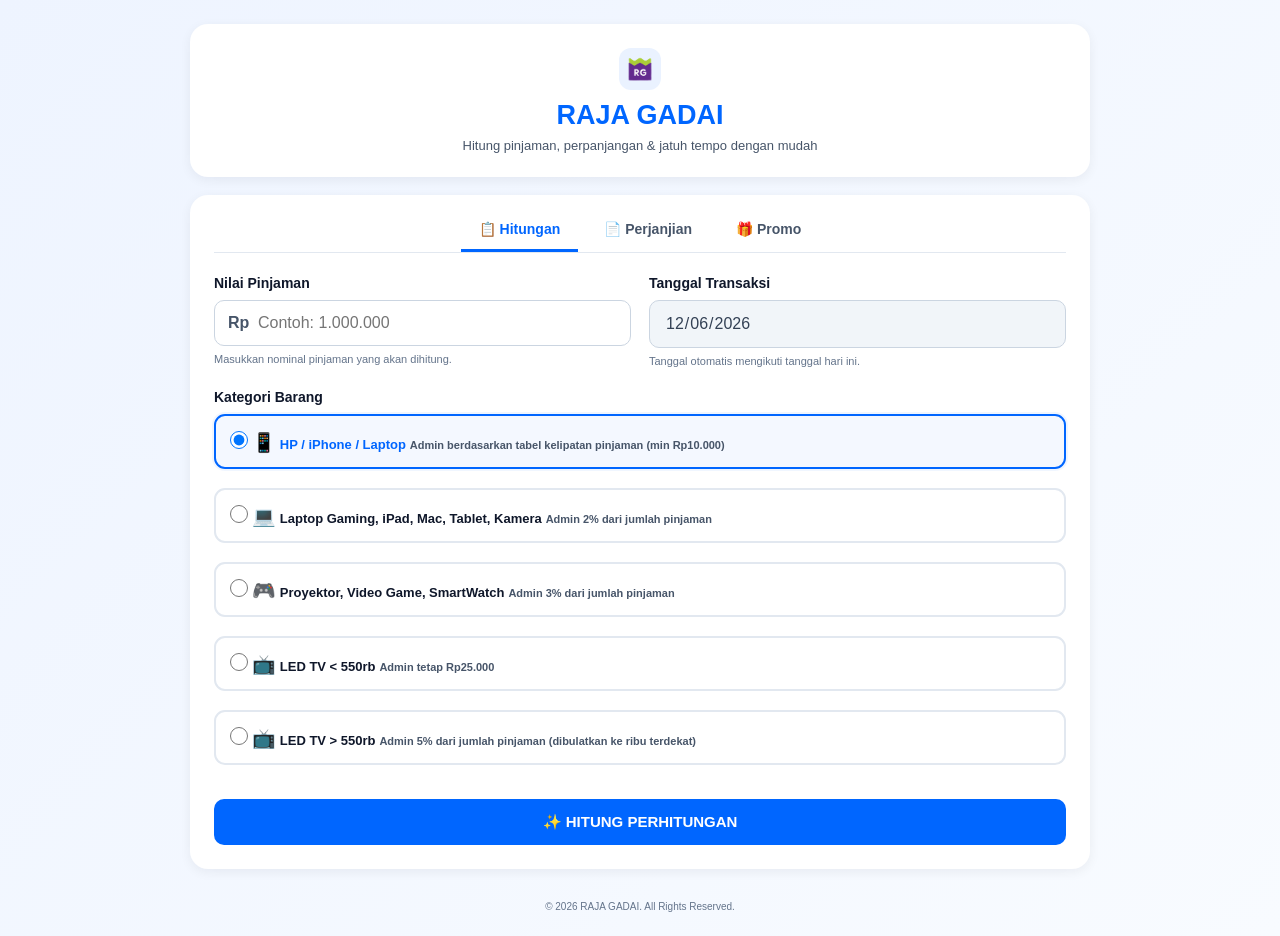
==== commit dfa0c3ea: "merapihkan semua tampilan dan perjainan" ====
--- a/index.html
+++ b/index.html
@@ -1,5 +1,6 @@
 <!DOCTYPE html>
 <html lang="id">
+
 <head>
   <meta charset="UTF-8" />
   <meta name="viewport" content="width=device-width, initial-scale=1.0" />
@@ -7,12 +8,13 @@
   <title>Kalkulator || Raja Gadai</title>
   <link rel="stylesheet" href="styles.css" />
 </head>
+
 <body>
   <main class="container">
     <section class="card header-card">
       <!-- <div class="brand-mark">RG</div> -->
-       <div class="brand-mark">
-          <img src="logo.png" alt="Raja Gadai">
+      <div class="brand-mark">
+        <img src="logo.png" alt="Raja Gadai">
       </div>
       <h1>
         <span class="highlight">RAJA GADAI</span>
@@ -50,7 +52,8 @@
               <label for="pinjaman">Nilai Pinjaman</label>
               <div class="input-wrap">
                 <span>Rp</span>
-                <input type="text" id="pinjaman" class="input-text" placeholder="Contoh: 1.000.000" inputmode="numeric" autocomplete="off" required />
+                <input type="text" id="pinjaman" class="input-text" placeholder="Contoh: 1.000.000" inputmode="numeric"
+                  autocomplete="off" required />
               </div>
               <small>Masukkan nominal pinjaman yang akan dihitung.</small>
             </div>
@@ -100,7 +103,7 @@
 
           <button type="submit" class="btn-submit"><span>✨</span> HITUNG PERHITUNGAN</button>
         </form>
-      </div>  
+      </div>
     </section>
 
     <section class="card result-section" id="hasil" style="display: none">
@@ -146,12 +149,15 @@
         <p>CS dapat wajib menjelaskan agar nasabah dapat memahami perhitungan.</p>
       </div>
       <div class="scenario-cards" id="scenario-cards"></div>
+    </section>
 
-      <div class="footer-note">
-          © 2026 RAJA GADAI. All Rights Reserved.
-      </div>
-    </section>
+    <!-- FOOTER -->
+
+    <div class="footer-note">
+      © 2026 RAJA GADAI. All Rights Reserved.
+    </div>
   </main>
   <script src="script.js"></script>
 </body>
-</html>
+
+</html>
--- a/styles.css
+++ b/styles.css
@@ -1,3 +1,4 @@
+
 :root {
   --primary: #0066ff;
   --primary-dark: #0052cc;
@@ -42,10 +43,13 @@
   background: #eaf2ff; color: var(--primary); font-weight: 800; font-size: 13px;
 } */
 
-
 /* =========================
-   PROMO
+   PROMO PAGE
 ========================= */
+
+.promo-page {
+  padding: 4px 0;
+}
 
 .promo-header {
   display: flex;
@@ -53,39 +57,37 @@
   gap: 14px;
   padding: 18px;
   margin-bottom: 18px;
-
   background: #f8fafc;
   border: 1px solid var(--gray-200);
   border-radius: 12px;
 }
 
-.promo-icon {
+.promo-icon,
+.perjanjian-icon {
   width: 46px;
   height: 46px;
-
+  flex-shrink: 0;
   display: flex;
   align-items: center;
   justify-content: center;
-
   background: #eaf2ff;
   border-radius: 12px;
-
   font-size: 23px;
 }
 
-.promo-header h3 {
+.promo-header h3,
+.perjanjian-header h3 {
   margin: 0 0 4px;
   font-size: 17px;
 }
 
-.promo-header p {
+.promo-header p,
+.perjanjian-header p {
   margin: 0;
   color: var(--gray-600);
   font-size: 12px;
-}
-
-
-/* GRID */
+  line-height: 1.5;
+}
 
 .promo-grid {
   display: grid;
@@ -93,35 +95,23 @@
   gap: 14px;
 }
 
-
-/* CARD */
-
 .promo-card {
   padding: 18px;
-
   border-radius: 12px;
   border: 1px solid var(--gray-200);
-
   background: white;
-
-  transition: transform 0.2s, box-shadow 0.2s;
+  transition: all 0.2s;
 }
 
 .promo-card:hover {
   transform: translateY(-2px);
-
-  box-shadow:
-    0 4px 12px rgba(0, 0, 0, 0.08);
-}
-
-
-/* TOP */
+  box-shadow: 0 4px 12px rgba(0, 0, 0, 0.08);
+}
 
 .promo-card-top {
   display: flex;
   align-items: center;
   justify-content: space-between;
-
   margin-bottom: 12px;
 }
 
@@ -131,34 +121,23 @@
 
 .promo-badge {
   padding: 5px 9px;
-
   border-radius: 20px;
-
   background: var(--gray-100);
-
   color: var(--gray-600);
-
   font-size: 10px;
   font-weight: 700;
 }
 
-
-/* TEXT */
-
 .promo-card h4 {
   margin: 0 0 8px;
-
   font-size: 15px;
-  font-weight: 700;
 }
 
 .promo-highlight {
   margin-bottom: 10px;
-
+  color: var(--primary);
   font-size: 20px;
   font-weight: 700;
-
-  color: var(--primary);
 }
 
 .promo-highlight strong {
@@ -167,16 +146,11 @@
 
 .promo-card p {
   margin: 0;
-
   color: var(--gray-600);
-
   font-size: 12px;
   line-height: 1.6;
 }
 
-
-/* VARIASI CARD */
-
 .promo-fast {
   border-left: 4px solid var(--success);
 }
@@ -193,40 +167,123 @@
   border-left: 4px solid #8b5cf6;
 }
 
-
-/* INFO */
-
-.promo-note {
+.promo-note,
+.perjanjian-note {
   display: flex;
   gap: 12px;
-
   margin-top: 18px;
   padding: 15px;
-
   border-radius: 10px;
-
   background: rgba(59, 130, 246, 0.06);
   border: 1px solid rgba(59, 130, 246, 0.15);
 }
 
-.promo-note > span {
+.promo-note > span,
+.perjanjian-note > span {
   font-size: 20px;
 }
 
-.promo-note strong {
+.promo-note strong,
+.perjanjian-note strong {
   display: block;
   margin-bottom: 3px;
-
   font-size: 13px;
 }
 
-.promo-note p {
+.promo-note p,
+.perjanjian-note p {
   margin: 0;
-
   color: var(--gray-600);
-
   font-size: 11px;
   line-height: 1.5;
+}
+
+
+/* =========================
+   PERJANJIAN
+========================= */
+
+.perjanjian-info {
+  padding: 4px 0;
+}
+
+.perjanjian-header {
+  display: flex;
+  align-items: center;
+  gap: 14px;
+  padding: 18px;
+  margin-bottom: 16px;
+  background: #f8fafc;
+  border: 1px solid var(--gray-200);
+  border-radius: 12px;
+}
+
+.perjanjian-document {
+  max-height: 650px;
+  overflow-y: auto;
+  padding: 24px;
+  background: white;
+  border: 1px solid var(--gray-200);
+  border-radius: 12px;
+}
+
+.perjanjian-document h2 {
+  margin: 0 0 20px;
+  text-align: center;
+  font-size: 18px;
+  font-weight: 800;
+}
+
+.perjanjian-document > p {
+  margin: 0 0 18px;
+  color: var(--gray-700);
+  font-size: 12px;
+  line-height: 1.65;
+  text-align: justify;
+}
+
+.perjanjian-document ol {
+  margin: 0;
+  padding-left: 25px;
+}
+
+.perjanjian-document li {
+  padding-left: 7px;
+  margin-bottom: 14px;
+  color: var(--gray-700);
+  font-size: 12px;
+  line-height: 1.65;
+  text-align: justify;
+}
+
+.perjanjian-document li strong {
+  color: var(--gray-900);
+}
+
+
+/* POINT 2, 4, 5, 10 */
+
+.perjanjian-document li.point-highlight {
+  margin-left: -8px;
+  padding: 14px;
+  border: 2px solid var(--primary);
+  border-radius: 12px;
+  background: rgba(0, 102, 255, 0.04);
+}
+
+.perjanjian-document li.point-highlight::marker {
+  color: var(--primary);
+  font-weight: 800;
+}
+
+.perjanjian-closing {
+  margin-top: 20px;
+  padding: 18px;
+  border-top: 1px solid var(--gray-200);
+  text-align: center;
+  color: var(--gray-700);
+  font-size: 12px;
+  line-height: 1.6;
 }
 
 
@@ -240,6 +297,17 @@
 
   .promo-card {
     padding: 16px;
+  }
+
+  .perjanjian-document {
+    max-height: 600px;
+    padding: 16px;
+  }
+
+  .perjanjian-document li,
+  .perjanjian-document > p {
+    font-size: 11px;
+    line-height: 1.6;
   }
 
 }
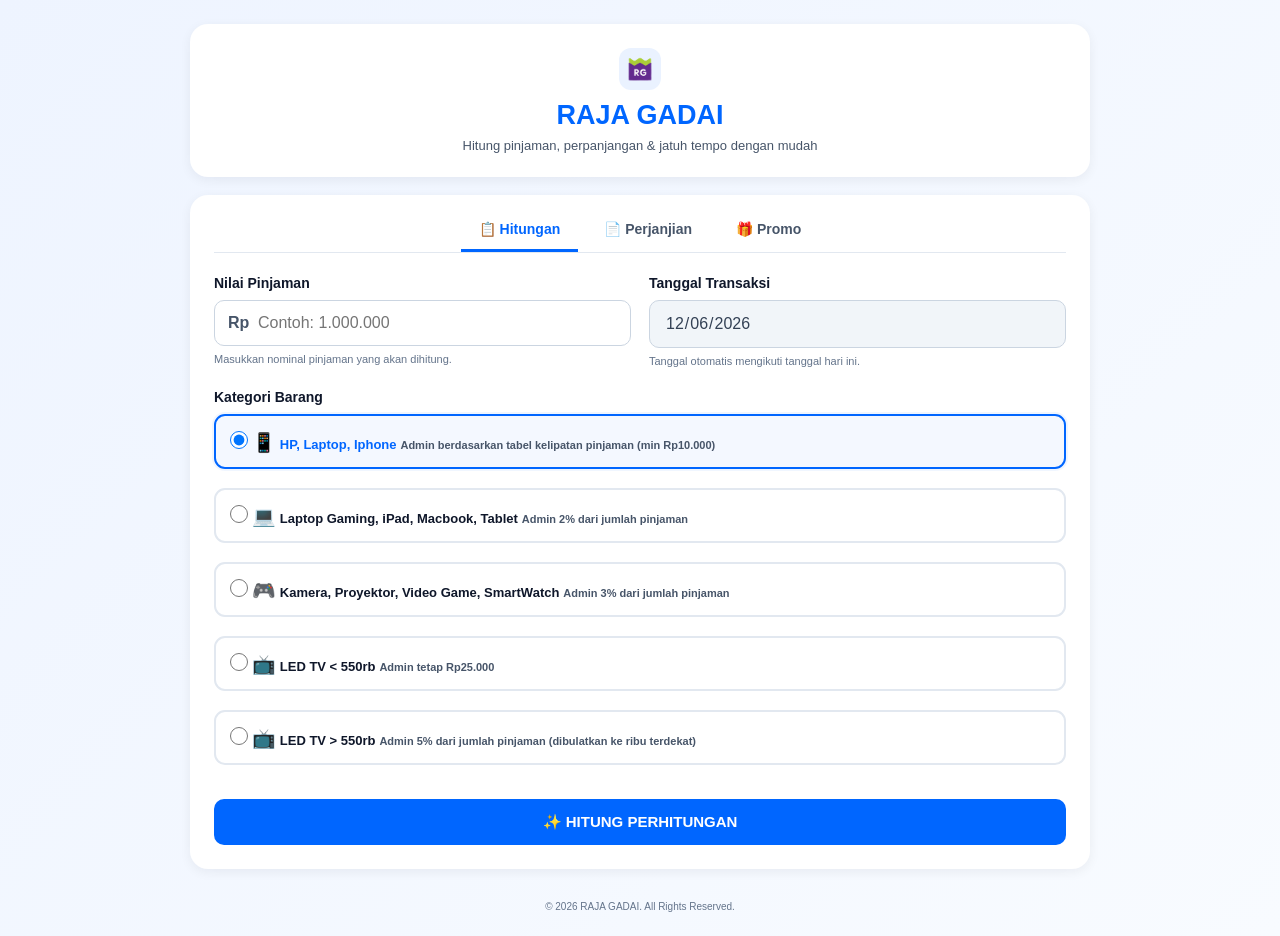
==== commit fee06861: "mengubah perhitungan administrasi" ====
--- a/index.html
+++ b/index.html
@@ -24,11 +24,6 @@
 
     <section class="card calculator-card">
       <div class="tabs">
-        <!-- <div class="tab-navigation">
-          <button class="tab-btn active" data-tab="hitungan"><span>📋</span> Hitungan</button>
-          <button class="tab-btn" data-tab="perjanjian"><span>📄</span> Perjanjian </button>
-          <button class="tab-btn" data-tab="promo"><span>🎁</span> Promo</button>
-        </div> -->
         <div class="tab-navigation">
           <button class="tab-btn active" data-page="index.html">
             <span>📋</span>
@@ -71,19 +66,19 @@
               <label class="category-option">
                 <input type="radio" name="kategori" value="hp" checked />
                 <span class="icon">📱</span>
-                <span class="label-text">HP / iPhone / Laptop</span>
+                <span class="label-text">HP, Laptop, Iphone</span>
                 <span class="desc">Admin berdasarkan tabel kelipatan pinjaman (min Rp10.000)</span>
               </label>
               <label class="category-option">
                 <input type="radio" name="kategori" value="laptop" />
                 <span class="icon">💻</span>
-                <span class="label-text">Laptop Gaming, iPad, Mac, Tablet, Kamera</span>
+                <span class="label-text">Laptop Gaming, iPad, Macbook, Tablet</span>
                 <span class="desc">Admin 2% dari jumlah pinjaman</span>
               </label>
               <label class="category-option">
                 <input type="radio" name="kategori" value="proyektor" />
                 <span class="icon">🎮</span>
-                <span class="label-text">Proyektor, Video Game, SmartWatch</span>
+                <span class="label-text">Kamera, Proyektor, Video Game, SmartWatch</span>
                 <span class="desc">Admin 3% dari jumlah pinjaman</span>
               </label>
               <label class="category-option">
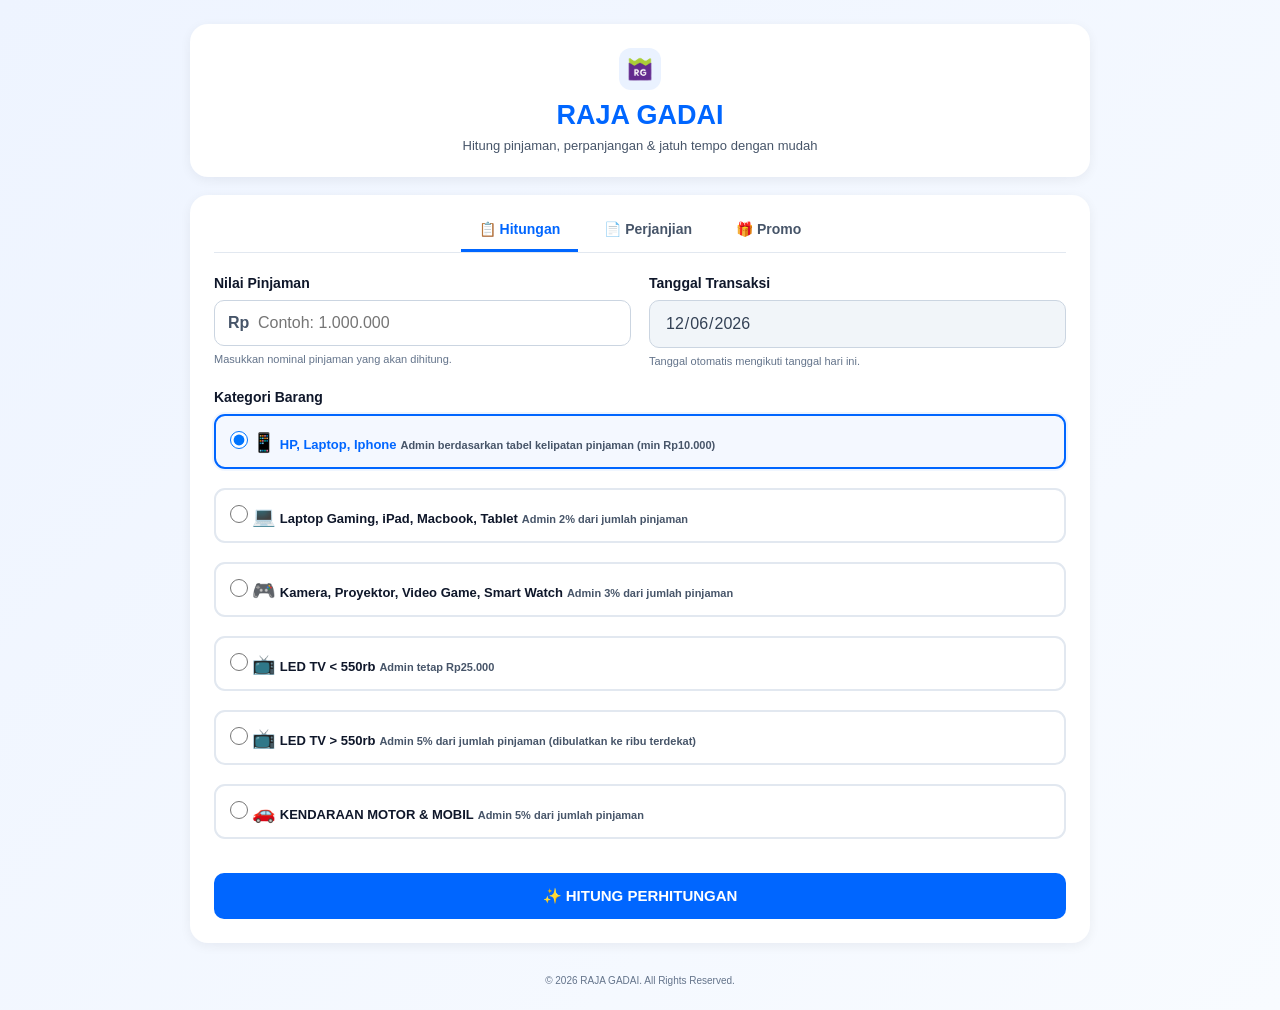
==== commit 94a6db01: "menanambahkan fitur kendaraan" ====
--- a/index.html
+++ b/index.html
@@ -78,7 +78,7 @@
               <label class="category-option">
                 <input type="radio" name="kategori" value="proyektor" />
                 <span class="icon">🎮</span>
-                <span class="label-text">Kamera, Proyektor, Video Game, SmartWatch</span>
+                <span class="label-text">Kamera, Proyektor, Video Game, Smart Watch</span>
                 <span class="desc">Admin 3% dari jumlah pinjaman</span>
               </label>
               <label class="category-option">
@@ -92,6 +92,12 @@
                 <span class="icon">📺</span>
                 <span class="label-text">LED TV &gt; 550rb</span>
                 <span class="desc">Admin 5% dari jumlah pinjaman (dibulatkan ke ribu terdekat)</span>
+              </label>
+              <label class="category-option">
+                <input type="radio" name="kategori" value="kendaraan" />
+                <span class="icon">🚗</span>
+                <span class="label-text">KENDARAAN MOTOR & MOBIL</span>
+                <span class="desc">Admin 5% dari jumlah pinjaman</span>
               </label>
             </div>
           </div>
@@ -144,8 +150,13 @@
         <p>CS dapat wajib menjelaskan agar nasabah dapat memahami perhitungan.</p>
       </div>
       <div class="scenario-cards" id="scenario-cards"></div>
+      <div class="action-buttons">
+        <button type="button" class="btn-action btn-whatsapp" onclick="salinWhatsApp()">
+          <span>📱</span>
+          Kirim via WhatsApp
+        </button>
+      </div>
     </section>
-
     <!-- FOOTER -->
 
     <div class="footer-note">
--- a/styles.css
+++ b/styles.css
@@ -332,6 +332,221 @@
   object-fit: contain;
   border-radius: 10px;
 }
+
+/* =========================
+   ACTION BUTTONS
+========================= */
+
+.action-buttons {
+  display: grid;
+  grid-template-columns: 1fr 1fr;
+  gap: 12px;
+  margin-top: 20px;
+}
+
+.btn-action {
+  display: flex;
+  align-items: center;
+  justify-content: center;
+  gap: 8px;
+
+  width: 100%;
+  padding: 13px 16px;
+
+  border: none;
+  border-radius: 8px;
+
+  font-size: 14px;
+  font-weight: 700;
+
+  cursor: pointer;
+  transition: all 0.2s;
+}
+
+.btn-action:hover {
+  transform: translateY(-1px);
+}
+
+.btn-whatsapp {
+  background: #10b981;
+  color: white;
+}
+
+.btn-whatsapp:hover {
+  background: #059669;
+}
+
+.btn-print {
+  background: var(--primary);
+  color: white;
+}
+
+.btn-print:hover {
+  background: #0052cc;
+}
+
+
+/* =========================
+   PRINT
+========================= */
+
+@media print {
+
+  body {
+    background: white;
+    padding: 0;
+  }
+
+  .container {
+    max-width: 100%;
+  }
+
+  .card {
+    box-shadow: none;
+    border-radius: 0;
+  }
+
+  .header-card {
+    border-bottom: 1px solid #ddd;
+  }
+
+  .action-buttons,
+  .tab-navigation,
+  .tabs,
+  .footer-note {
+    display: none !important;
+  }
+
+  .result-section {
+    display: block !important;
+  }
+
+  .scenario-card {
+    break-inside: avoid;
+  }
+
+  .cost-details {
+    display: block;
+  }
+
+  .cost-details > summary {
+    display: none;
+  }
+}
+
+
+@media (max-width: 600px) {
+
+  .action-buttons {
+    grid-template-columns: 1fr;
+  }
+
+}
+
+
+// button styles
+.copy-toast {
+    position: fixed !important;
+    
+    top: 50% !important;
+    right: 50% !important;
+    
+    width: max-content;
+    min-width: 320px;
+    max-width: 90%;
+    
+    transform: translate(-50%, -50%) !important;
+
+    display: flex;
+    align-items: center;
+    gap: 14px;
+
+    padding: 18px 22px;
+
+    background: #ffffff;
+    border-radius: 16px;
+
+    box-shadow: 0 15px 40px rgba(0, 0, 0, 0.20);
+
+    opacity: 0;
+    visibility: hidden;
+
+    transition:
+        opacity 0.3s ease,
+        visibility 0.3s ease;
+
+    z-index: 999999;
+}
+
+/* Saat muncul */
+.copy-toast.show {
+    opacity: 1;
+    visibility: visible;
+    transform: translate(-50%, -50%) !important;
+}
+
+
+/* ICON */
+.toast-icon {
+    width: 42px;
+    height: 42px;
+
+    flex: 0 0 42px;
+
+    display: flex;
+    align-items: center;
+    justify-content: center;
+
+    border-radius: 50%;
+
+    background: #e8f7ee;
+    color: #16a34a;
+
+    font-size: 22px;
+    font-weight: 700;
+}
+
+
+/* CONTENT */
+.toast-content {
+    display: flex;
+    flex-direction: column;
+    gap: 4px;
+
+    text-align: left;
+}
+
+
+/* JUDUL */
+.toast-content strong {
+    margin: 0;
+
+    font-size: 15px;
+    line-height: 1.4;
+
+    color: #222;
+}
+
+
+/* DESKRIPSI */
+.toast-content span {
+    margin: 0;
+
+    font-size: 13px;
+    line-height: 1.4;
+
+    color: #777;
+}
+
+
+/* ERROR */
+.copy-toast.error .toast-icon {
+    background: #feecec;
+    color: #dc2626;
+}
+
+
+
 .header-card h1 { margin: 0; font-size: 27px; font-weight: 800; }
 .highlight { color: var(--primary); }
 .header-card p { margin: 7px 0 0; color: var(--gray-600); font-size: 13px; }
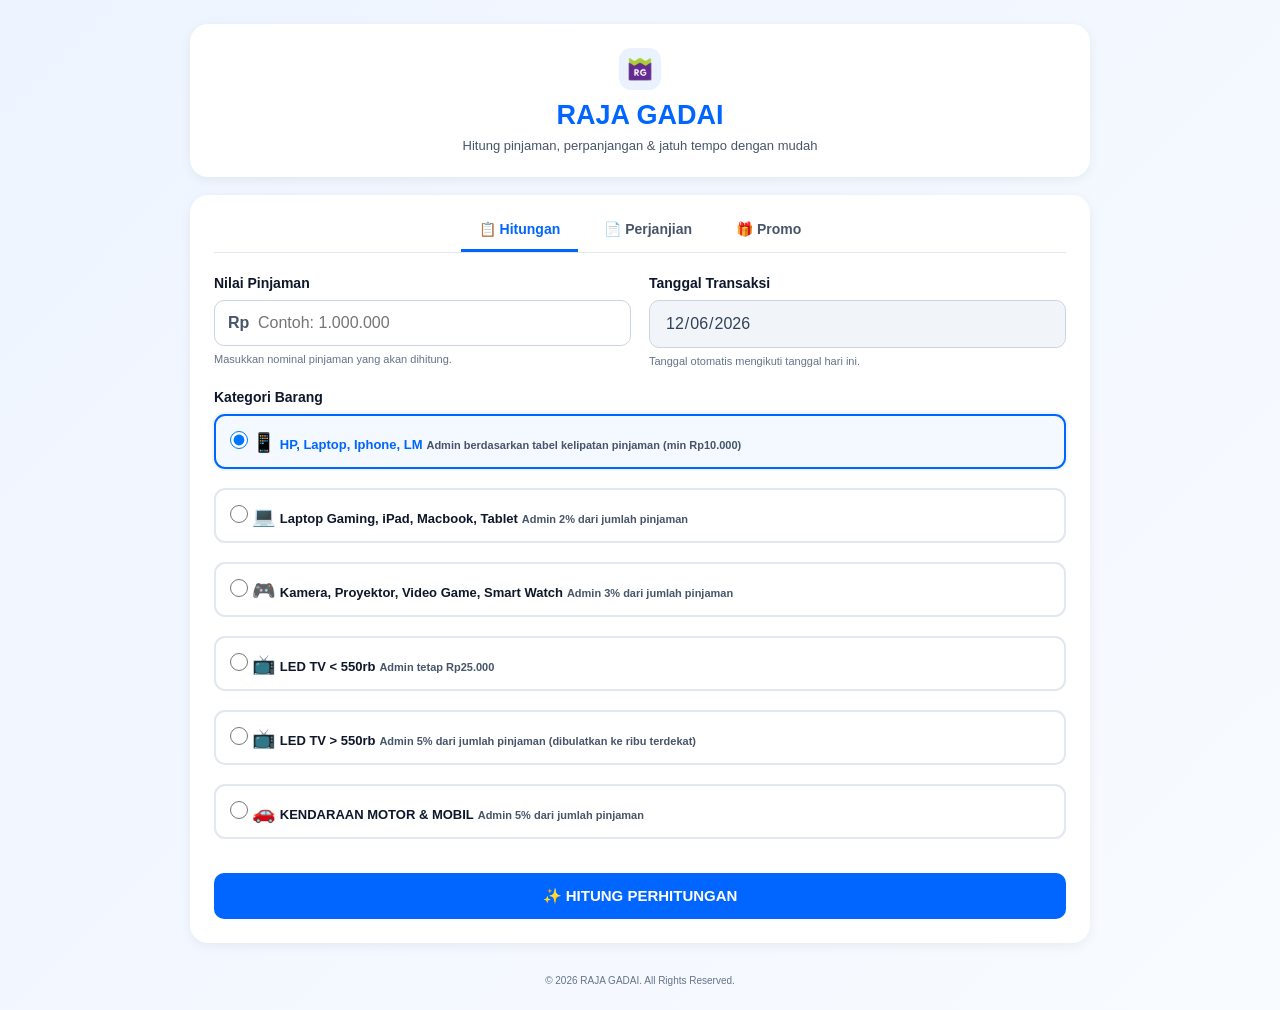
==== commit 6d147457: "mengubah font, dan ubah style WA" ====
--- a/index.html
+++ b/index.html
@@ -66,7 +66,7 @@
               <label class="category-option">
                 <input type="radio" name="kategori" value="hp" checked />
                 <span class="icon">📱</span>
-                <span class="label-text">HP, Laptop, Iphone</span>
+                <span class="label-text">HP, Laptop, Iphone, LM</span>
                 <span class="desc">Admin berdasarkan tabel kelipatan pinjaman (min Rp10.000)</span>
               </label>
               <label class="category-option">
@@ -135,7 +135,7 @@
       </div>
 
       <details class="cost-details">
-        <summary>🔎 Lihat Rincian Biaya Awal</summary>
+        <summary style="font-size: 20px; font-weight: 600; cursor: pointer; color: rgb(240, 65, 6);">🔎 Lihat Rincian Biaya Awal</summary>
         <div class="biaya-card compact">
           <div class="biaya-row"><span>Tarif Sewa 0–30 Hari (10%)</span><span id="biaya-tarif">Rp100.000</span></div>
           <div class="biaya-row"><span>Administrasi</span><span id="biaya-admin">Rp10.000</span></div>
@@ -153,7 +153,7 @@
       <div class="action-buttons">
         <button type="button" class="btn-action btn-whatsapp" onclick="salinWhatsApp()">
           <span>📱</span>
-          Kirim via WhatsApp
+          Salin via WhatsApp
         </button>
       </div>
     </section>
